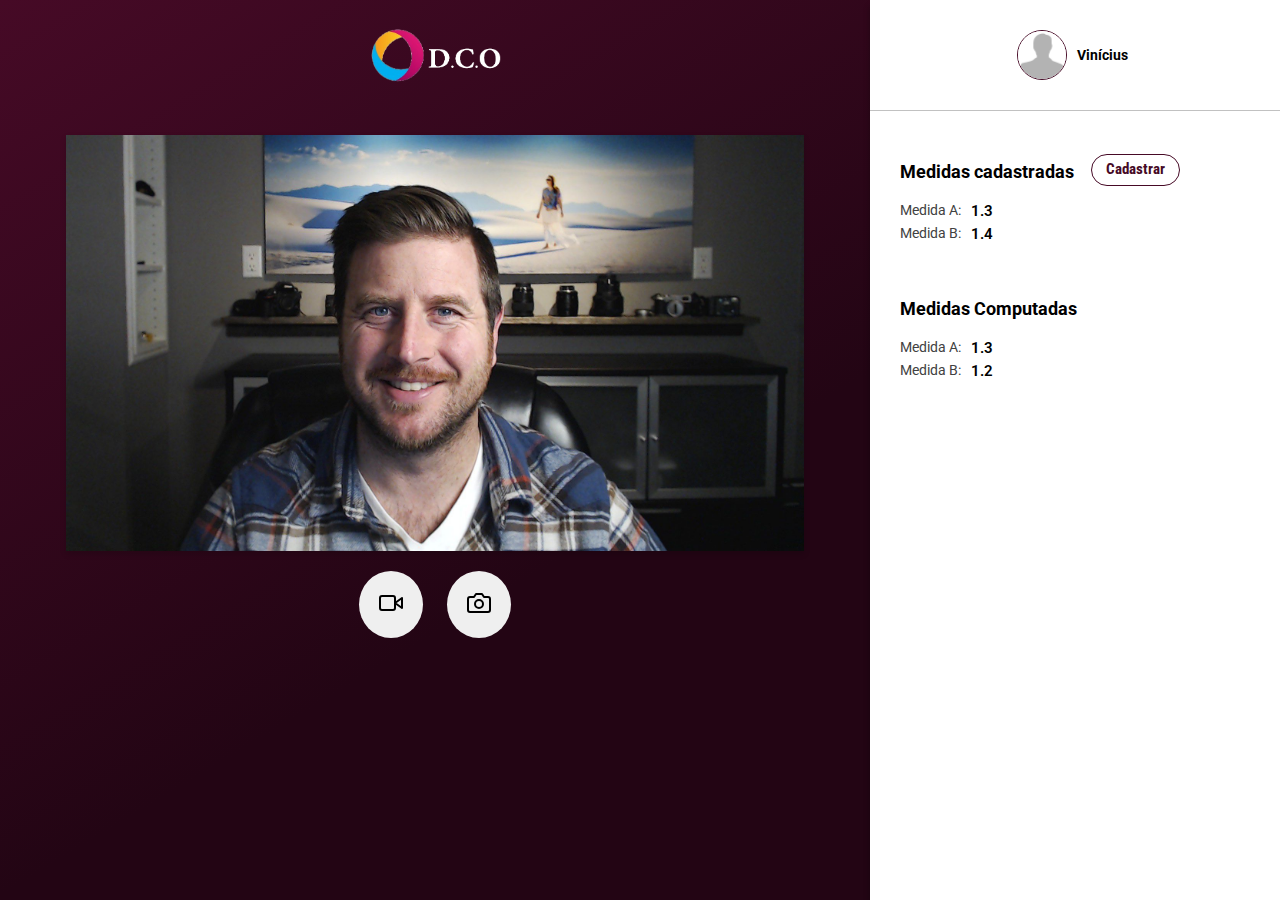
==== Front/dashboard.html @ 1508f27a "Dashboard" ====
<!DOCTYPE html>
<html lang="pt-br">
    <head>
        <meta charset="UTF-8" />
        <meta name="viewport" content="width=device-width, initial-scale=1.0" />
        <link rel="stylesheet" href="./style.css" />
        <link
            href="https://fonts.googleapis.com/css2?family=Roboto:wght@100;300;400;500;700;900&display=swap"
            rel="stylesheet"
        />
        <link
            rel="stylesheet"
            href="https://use.fontawesome.com/releases/v5.6.1/css/all.css"
            integrity="sha384-gfdkjb5BdAXd+lj+gudLWI+BXq4IuLW5IT+brZEZsLFm++aCMlF1V92rMkPaX4PP"
            crossorigin="anonymous"
        />
        <title>Smart Vision</title>
    </head>
    <body class="container-dash">
        <div class="dash-left">
            <img
                src="./assets/logolado-branco.png"
                alt="logo"
                class="dash-logo"
            />
            <img src="./assets/webcamimg.jpg" alt="webcam" class="dash-cam" />
            <div class="box-btns">
                <button><img src="./assets/video.svg" alt="video" /></button>
                <button><img src="./assets/camera.svg" alt="video" /></button>
            </div>
        </div>
        <div class="dash-right">
            <header class="header-dash">
                <img src="./assets/unknown.png" alt="User" />
                <p>Vinícius</p>
                <a href="#"><i class="fas fa-chevron-down"></i></a>
            </header>
            <div class="info-box-dash">
                <h1>Medidas cadastradas</h1>
                <div class="g-box-dash">
                    <p class="l-t-d">Medida A:</p>
                    <p class="r-t-d">1.3</p>
                </div>
                <div class="g-box-dash">
                    <p class="l-t-d">Medida B:</p>
                    <p class="r-t-d">1.4</p>
                </div>
                <a class="btn-secondary dash-btn" href="/form.html"
                    >Cadastrar</a
                >
            </div>
            <div class="info-box-dash">
                <h1>Medidas Computadas</h1>
                <div class="g-box-dash">
                    <p class="l-t-d">Medida A:</p>
                    <p class="r-t-d">1.3</p>
                </div>
                <div class="g-box-dash">
                    <p class="l-t-d">Medida B:</p>
                    <p class="r-t-d">1.2</p>
                </div>
            </div>
        </div>
    </body>
</html>
<script src="main.js"></script>
---- Front/style.css ----
@import url("https://fonts.googleapis.com/css2?family=Roboto+Condensed:wght@300;400;700&display=swap");

:root {
    --main-color: #460a26;
    --pink: #d1136d;
    --gray-border: #c1c1c1;
    --gray-text: #9a9a9a;
    --gray-dark-text: #414141;
}

* {
    margin: 0;
    padding: 0;
    outline: none;
    box-sizing: border-box;
    font-family: "Roboto", sans-serif;
}

.center {
    width: 94%;
    max-width: 1140px;
    margin: 0 auto;
}

/* ----- Login / Register ----- */

.container-login {
    display: flex;
    height: 100vh;
    position: relative;
}

.container-login div {
    flex: 1;
}

.right-container {
    display: flex;
    align-items: center;
    justify-content: center;
}

.left-container {
    display: flex;
    align-items: center;
    justify-content: center;
    flex-direction: column;

    color: #fff;
    background: rgb(70, 10, 38);
    background: linear-gradient(
        149deg,
        rgba(70, 10, 38, 1) 0%,
        rgba(35, 5, 20, 1) 63%
    );
}

.left h1 {
    font-size: 26px;
    text-transform: uppercase;
    margin-bottom: 10px;
}

.subtxt {
    max-width: 271px;
    font-size: 14px;
    font-weight: 200;
    line-height: 19px;
    text-align: center;
    margin-bottom: 25px;
}

form {
    width: 271px;
}

.box-input {
    display: flex;
    flex-direction: column;
}

.box-input label {
    font-size: 13px;
    font-weight: 200;
    color: var(--gray-text);
}

.box-input input {
    height: 40px;
    background: transparent;
    border: none;
    border-bottom: 1px solid #fff;
    color: #fff;
    font-size: 14px;
    margin-bottom: 20px;
}

.box-input input:active {
    background: transparent;
}

.btn-main {
    padding: 9px 46px 10px;
    background: #fff;
    color: var(--main-color);
    font-size: 14px;
    border: none;
    border-radius: 25px;
    display: block;
    margin: 0 auto;
    margin-top: 25px;
    transition: all 0.2s;
    cursor: pointer;
    font-weight: 600;
}

.btn-main:hover {
    transform: scale(1.03);
    box-shadow: 0 4px 6px rgba(0, 0, 0, 0.3);
}

.txt-esqueceu {
    font-size: 13px;
    font-weight: 200;
    color: var(--gray-text);
    margin-top: 10px;
    text-align: center;
}

.txt-esqueceu a {
    color: #fff;
    text-decoration: none;
}

.txt-registro {
    position: absolute;
    bottom: 29px;

    font-size: 13px;
    font-weight: 200;
    color: var(--gray-text);
    margin-top: 10px;
    text-align: center;
}

.txt-registro a {
    color: #fff;
    text-decoration: none;
}

.txt-registro i {
    margin-right: 5px;
}

/* ----- Dashboard ----- */

.container-dash {
    display: flex;
    height: 100vh;
}

.dash-left {
    flex: 2;
    color: #fff;
    background: rgb(70, 10, 38);
    background: linear-gradient(
        149deg,
        rgba(70, 10, 38, 1) 0%,
        rgba(35, 5, 20, 1) 63%
    );
    padding: 25px;

    display: flex;
    align-items: center;
    flex-direction: column;
}

.dash-right {
    flex: 1;
}
.dash-logo {
    width: 135px;
    margin: 0px 0 50px;
}

.dash-cam {
    width: 738px;
    box-shadow: 0 3px 6px rgba(0, 0, 0, 0.16);
}

.box-btns button {
    padding: 20px 20px;
    border-radius: 50%;
    border: none;
    margin: 0 10px;
    margin-top: 20px;
    cursor: pointer;
}

.dash-right {
    box-shadow: 0 6px 6px rgba(0, 0, 0, 0.3);
}

.header-dash {
    width: 100%;
    padding: 30px 0;
    border-bottom: 1px solid var(--gray-border);

    display: flex;
    align-items: center;
    justify-content: center;
}

.header-dash img {
    width: 50px;
    border-radius: 50%;
    border: 1px solid var(--main-color);
    margin-right: 10px;
}

.header-dash p {
    font-size: 14px;
    font-weight: bold;
    margin-right: 5px;
}

.header-dash a {
    color: #000;
}

.info-box-dash {
    padding: 50px 30px 0;
    position: relative;
}

.info-box-dash h1 {
    font-size: 18px;
    font-weight: bold;
    margin-bottom: 20px;
}

.g-box-dash {
    display: flex;
    margin-bottom: 5px;
}

.l-t-d {
    font-size: 14px;
    color: var(--gray-dark-text);
}

.r-t-d {
    color: #000;
    font-size: 15px;
    font-weight: 600;
    margin-left: 10px;
}

.btn-secondary {
    color: var(--main-color);
    padding: 5px 14px 7px;
    font-size: 15px;
    font-family: "Roboto Condensed", sans-serif;
    text-decoration: none;
    font-weight: bold;
    border: 1px solid var(--main-color);
    border-radius: 25px;
    transition: all 0.3s;
}

.btn-secondary:hover {
    transform: scale(1.05);
    box-shadow: 0 4px 6px rgba(0, 0, 0, 0.3);
}

.dash-btn {
    position: absolute;
    top: 43px;
    right: 100px;
}
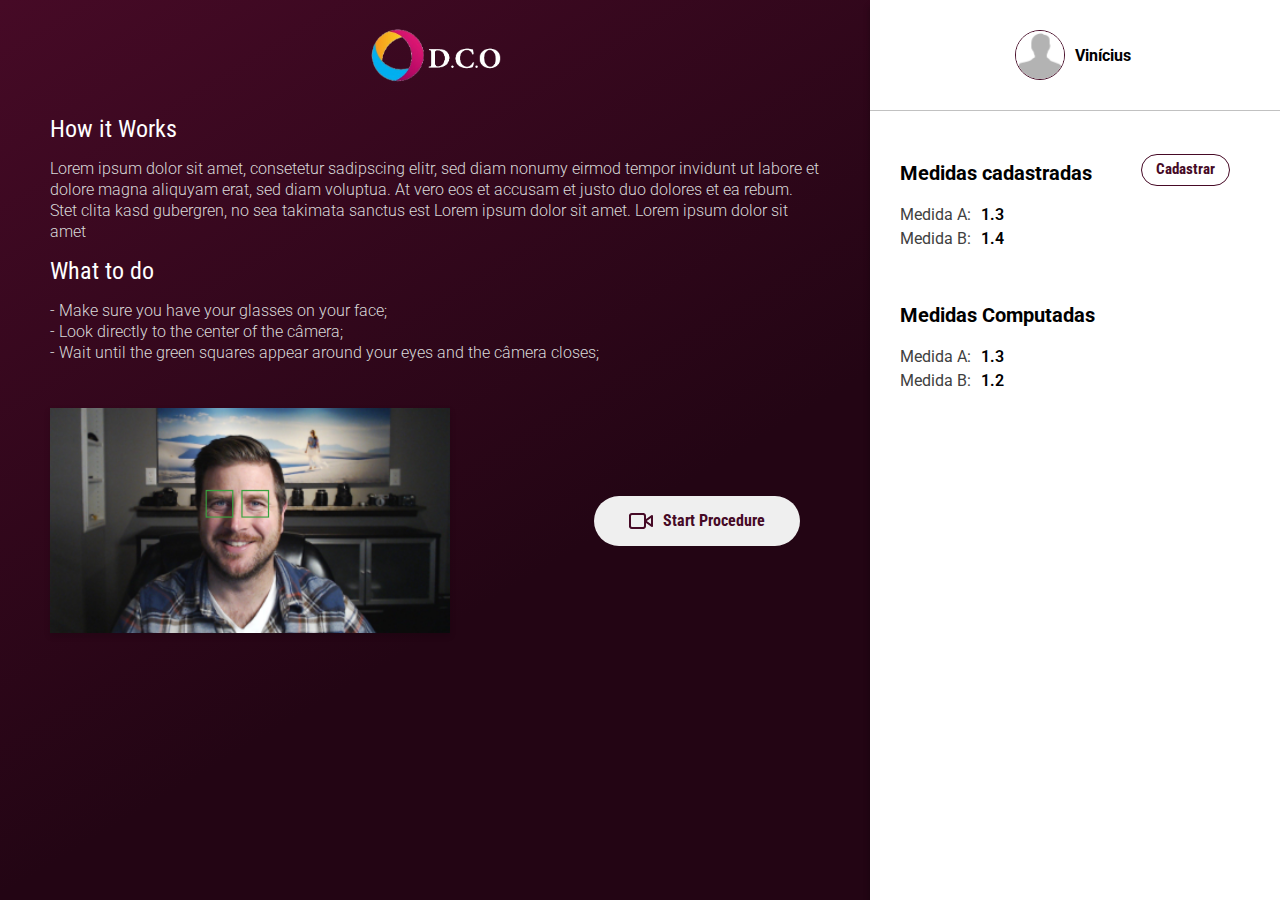
==== commit b37b3c0c: "Alterações Front Com Acessibilidade" ====
--- a/Front/dashboard.html
+++ b/Front/dashboard.html
@@ -14,26 +14,70 @@
             integrity="sha384-gfdkjb5BdAXd+lj+gudLWI+BXq4IuLW5IT+brZEZsLFm++aCMlF1V92rMkPaX4PP"
             crossorigin="anonymous"
         />
+        <link
+            rel="shortcut icon"
+            href="./assets/FavIcon.png"
+            type="image/x-icon"
+        />
         <title>Smart Vision</title>
     </head>
     <body class="container-dash">
         <div class="dash-left">
-            <img
-                src="./assets/logolado-branco.png"
-                alt="logo"
-                class="dash-logo"
-            />
-            <img src="./assets/webcamimg.jpg" alt="webcam" class="dash-cam" />
-            <div class="box-btns">
-                <button><img src="./assets/video.svg" alt="video" /></button>
-                <button><img src="./assets/camera.svg" alt="video" /></button>
+            <div class="left-dash">
+                <img
+                    src="./assets/logolado-branco.png"
+                    alt="logo"
+                    class="dash-logo"
+                />
+                <h2>How it Works</h2>
+                <p>
+                    Lorem ipsum dolor sit amet, consetetur sadipscing elitr, sed
+                    diam nonumy eirmod tempor invidunt ut labore et dolore magna
+                    aliquyam erat, sed diam voluptua. At vero eos et accusam et
+                    justo duo dolores et ea rebum. Stet clita kasd gubergren, no
+                    sea takimata sanctus est Lorem ipsum dolor sit amet. Lorem
+                    ipsum dolor sit amet
+                </p>
+                <h2>What to do</h2>
+                <p>
+                    - Make sure you have your glasses on your face;<br />
+                    - Look directly to the center of the câmera;<br />
+                    - Wait until the green squares appear around your eyes and
+                    the câmera closes;
+                </p>
+
+                <div class="procedure-box">
+                    <img
+                        src="./assets/examplewithai.png"
+                        alt="webcam"
+                        class="dash-cam"
+                    />
+                    <button class="btn-procedure">
+                        <img
+                            src="./assets/video.png"
+                            alt="video"
+                            id="btn-procedure"
+                        />
+                        Start Procedure
+                    </button>
+                </div>
             </div>
         </div>
+
+        <!-- -------- Right Side -------- -->
         <div class="dash-right">
             <header class="header-dash">
                 <img src="./assets/unknown.png" alt="User" />
                 <p>Vinícius</p>
-                <a href="#"><i class="fas fa-chevron-down"></i></a>
+                <div class="box-sub">
+                    <a href="#" id="drop-sub"
+                        ><i class="fas fa-chevron-down"></i
+                    ></a>
+                    <ul class="sub">
+                        <li><a href="#">Conta</a></li>
+                        <li><a href="./index.html" id="btnsair">Sair</a></li>
+                    </ul>
+                </div>
             </header>
             <div class="info-box-dash">
                 <h1>Medidas cadastradas</h1>
@@ -63,4 +107,5 @@
         </div>
     </body>
 </html>
+<script src="https://ajax.googleapis.com/ajax/libs/jquery/1.12.4/jquery.min.js"></script>
 <script src="main.js"></script>
--- a/Front/style.css
+++ b/Front/style.css
@@ -4,8 +4,11 @@
     --main-color: #460a26;
     --pink: #d1136d;
     --gray-border: #c1c1c1;
-    --gray-text: #9a9a9a;
+    /* --gray-text: #9a9a9a; */
+    --gray-text: #bfbebe;
+    --gray-text-2: #d9d9d9;
     --gray-dark-text: #414141;
+    --main-color-dark: #230514;
 }
 
 * {
@@ -56,21 +59,21 @@
 }
 
 .left h1 {
-    font-size: 26px;
+    font-size: 28px;
     text-transform: uppercase;
     margin-bottom: 10px;
 }
 
 .subtxt {
     max-width: 271px;
-    font-size: 14px;
-    font-weight: 200;
+    font-size: 16px;
+    font-weight: 300;
     line-height: 19px;
     text-align: center;
     margin-bottom: 25px;
 }
 
-form {
+.form-login {
     width: 271px;
 }
 
@@ -80,8 +83,8 @@
 }
 
 .box-input label {
-    font-size: 13px;
-    font-weight: 200;
+    font-size: 14px;
+    font-weight: 300;
     color: var(--gray-text);
 }
 
@@ -93,17 +96,14 @@
     color: #fff;
     font-size: 14px;
     margin-bottom: 20px;
-}
-
-.box-input input:active {
-    background: transparent;
+    padding: 0 10px;
 }
 
 .btn-main {
     padding: 9px 46px 10px;
     background: #fff;
     color: var(--main-color);
-    font-size: 14px;
+    font-size: 16px;
     border: none;
     border-radius: 25px;
     display: block;
@@ -120,8 +120,8 @@
 }
 
 .txt-esqueceu {
-    font-size: 13px;
-    font-weight: 200;
+    font-size: 14px;
+    font-weight: 300;
     color: var(--gray-text);
     margin-top: 10px;
     text-align: center;
@@ -136,8 +136,8 @@
     position: absolute;
     bottom: 29px;
 
-    font-size: 13px;
-    font-weight: 200;
+    font-size: 14px;
+    font-weight: 300;
     color: var(--gray-text);
     margin-top: 10px;
     text-align: center;
@@ -169,10 +169,62 @@
         rgba(35, 5, 20, 1) 63%
     );
     padding: 25px;
-
-    display: flex;
-    align-items: center;
+}
+.left-dash {
+    max-width: 1150px;
+    margin-left: auto;
+    padding: 0px 25px;
+
+    display: flex;
+    /* align-items: center; */
     flex-direction: column;
+}
+
+.left-dash h2 {
+    font-family: "Roboto Condensed", sans-serif;
+    font-size: 24;
+    margin-bottom: 15px;
+    font-weight: 400;
+}
+.left-dash p {
+    font-size: 16px;
+    color: var(--gray-text-2);
+    line-height: 21px;
+    font-weight: 300;
+    margin-bottom: 15px;
+}
+
+.procedure-box {
+    display: flex;
+    align-items: center;
+    justify-content: space-between;
+    margin-top: 30px;
+}
+
+.left-dash img {
+    max-width: 400px;
+    box-shadow: rgba(0, 0, 0, 0.3);
+}
+
+.btn-procedure {
+    margin-right: 20px;
+    padding: 0px 35px;
+    height: 50px;
+    border-radius: 50px;
+    border: none;
+    font-size: 16px;
+    font-family: "Roboto Condensed", sans-serif;
+    color: var(--main-color);
+    font-weight: bold;
+    cursor: pointer;
+
+    display: flex;
+    align-items: center;
+}
+
+.btn-procedure img {
+    margin-right: 10px;
+    fill: var(--main-color);
 }
 
 .dash-right {
@@ -180,7 +232,8 @@
 }
 .dash-logo {
     width: 135px;
-    margin: 0px 0 50px;
+    margin: 0px auto;
+    margin-bottom: 30px;
 }
 
 .dash-cam {
@@ -219,13 +272,41 @@
 }
 
 .header-dash p {
-    font-size: 14px;
+    font-size: 16px;
     font-weight: bold;
     margin-right: 5px;
 }
 
 .header-dash a {
     color: #000;
+}
+
+.box-sub {
+    position: relative;
+}
+
+.sub {
+    display: none;
+    position: absolute;
+    top: 20px;
+    left: -30px;
+    list-style: none;
+    box-shadow: 0 2px 4px rgba(0, 0, 0, 0.3);
+    border: 1px solid var(--gray-border);
+}
+
+.sub li {
+    padding: 5px 20px;
+    border-bottom: 1px solid #ccc;
+    transition: all 0.2s;
+    background: #fff;
+}
+.sub li:hover {
+    background: #ddd;
+}
+
+.sub li a {
+    text-decoration: none;
 }
 
 .info-box-dash {
@@ -234,7 +315,7 @@
 }
 
 .info-box-dash h1 {
-    font-size: 18px;
+    font-size: 20px;
     font-weight: bold;
     margin-bottom: 20px;
 }
@@ -245,13 +326,13 @@
 }
 
 .l-t-d {
-    font-size: 14px;
+    font-size: 16px;
     color: var(--gray-dark-text);
 }
 
 .r-t-d {
     color: #000;
-    font-size: 15px;
+    font-size: 16px;
     font-weight: 600;
     margin-left: 10px;
 }
@@ -276,5 +357,85 @@
 .dash-btn {
     position: absolute;
     top: 43px;
-    right: 100px;
-}
+    right: 50px;
+}
+
+@media (min-width: 1800px) {
+    .dash-btn {
+        right: 150px;
+    }
+}
+
+/* ----- Form ----- */
+
+.container-form {
+    color: #fff;
+    background: rgb(70, 10, 38);
+    background: linear-gradient(
+        149deg,
+        rgba(70, 10, 38, 1) 0%,
+        rgba(35, 5, 20, 1) 63%
+    );
+    height: 100vh;
+    padding: 50px 0;
+
+    display: flex;
+    align-items: center;
+    /* justify-content: center; */
+    flex-direction: column;
+}
+
+.container-form img {
+    width: 145px;
+    margin-bottom: 30px;
+}
+
+.container-form h1 {
+    font-size: 28px;
+    text-transform: uppercase;
+    margin-bottom: 10px;
+}
+
+.form-txt {
+    max-width: 271px;
+    font-size: 16px;
+    font-weight: 300;
+    text-align: center;
+    margin-bottom: 35px;
+}
+
+.form {
+    /* max-width: 560px; */
+    /* display: flex;
+    flex-direction: column; */
+}
+
+.group-form {
+    display: flex;
+}
+
+.b-form {
+    display: flex;
+    flex-direction: column;
+    position: relative;
+    margin: 0 10px 20px;
+}
+
+.b-form label {
+    margin-left: 25px;
+    margin-bottom: 5px;
+    color: #fff;
+    font-size: 14px;
+    font-weight: 300;
+    display: block;
+}
+
+.b-form input {
+    height: 40px;
+    background: transparent;
+    border: 1px solid #fff;
+    border-radius: 25px;
+    padding: 5px 15px;
+    color: #fff;
+    width: 250px;
+}
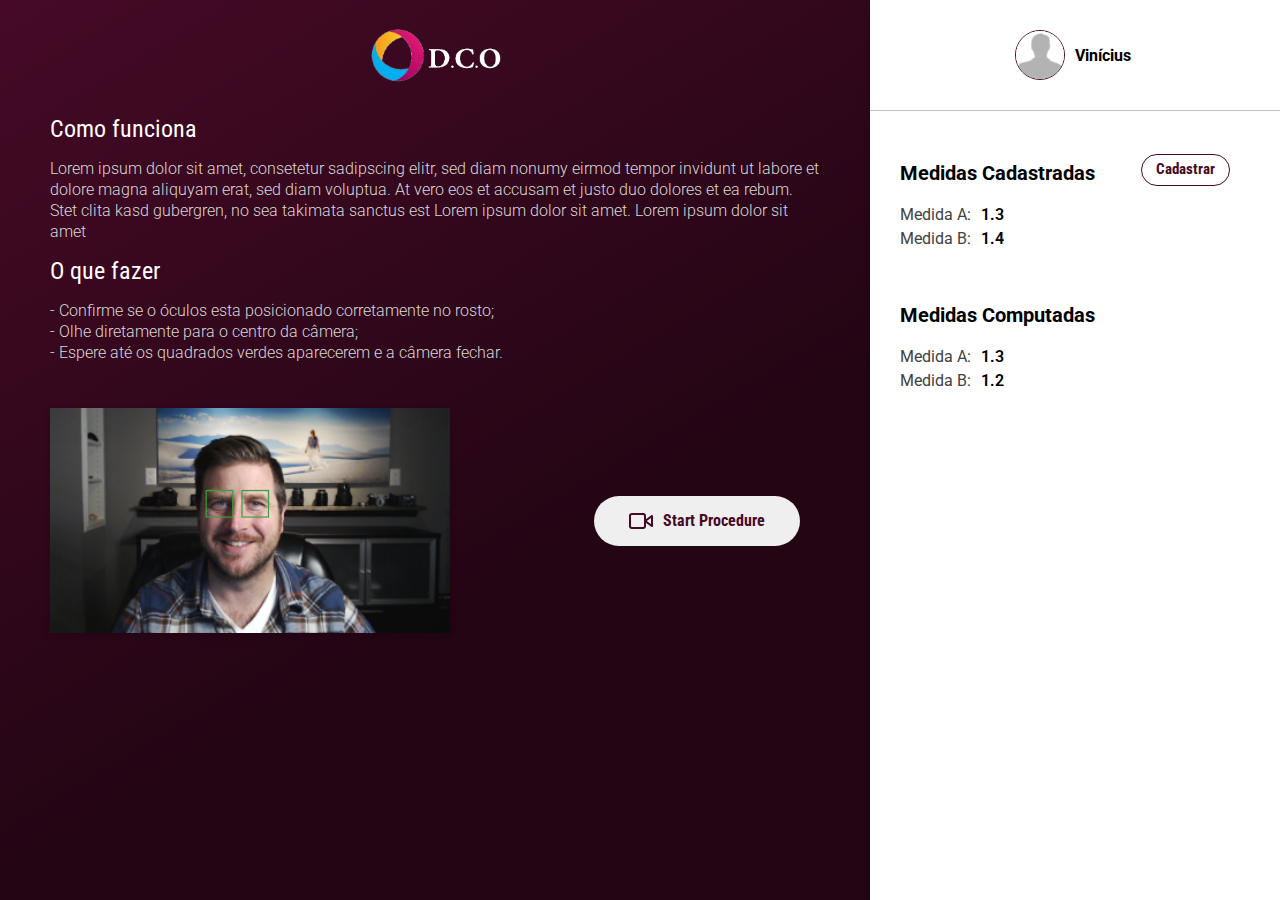
==== commit 9ba75aa9: "Tradução" ====
--- a/Front/dashboard.html
+++ b/Front/dashboard.html
@@ -29,7 +29,7 @@
                     alt="logo"
                     class="dash-logo"
                 />
-                <h2>How it Works</h2>
+                <h2>Como funciona</h2>
                 <p>
                     Lorem ipsum dolor sit amet, consetetur sadipscing elitr, sed
                     diam nonumy eirmod tempor invidunt ut labore et dolore magna
@@ -38,12 +38,13 @@
                     sea takimata sanctus est Lorem ipsum dolor sit amet. Lorem
                     ipsum dolor sit amet
                 </p>
-                <h2>What to do</h2>
+                <h2>O que fazer</h2>
                 <p>
-                    - Make sure you have your glasses on your face;<br />
-                    - Look directly to the center of the câmera;<br />
-                    - Wait until the green squares appear around your eyes and
-                    the câmera closes;
+                    - Confirme se o óculos esta posicionado corretamente no
+                    rosto;<br />
+                    - Olhe diretamente para o centro da câmera;<br />
+                    - Espere até os quadrados verdes aparecerem e a câmera
+                    fechar.
                 </p>
 
                 <div class="procedure-box">
@@ -80,7 +81,7 @@
                 </div>
             </header>
             <div class="info-box-dash">
-                <h1>Medidas cadastradas</h1>
+                <h1>Medidas Cadastradas</h1>
                 <div class="g-box-dash">
                     <p class="l-t-d">Medida A:</p>
                     <p class="r-t-d">1.3</p>
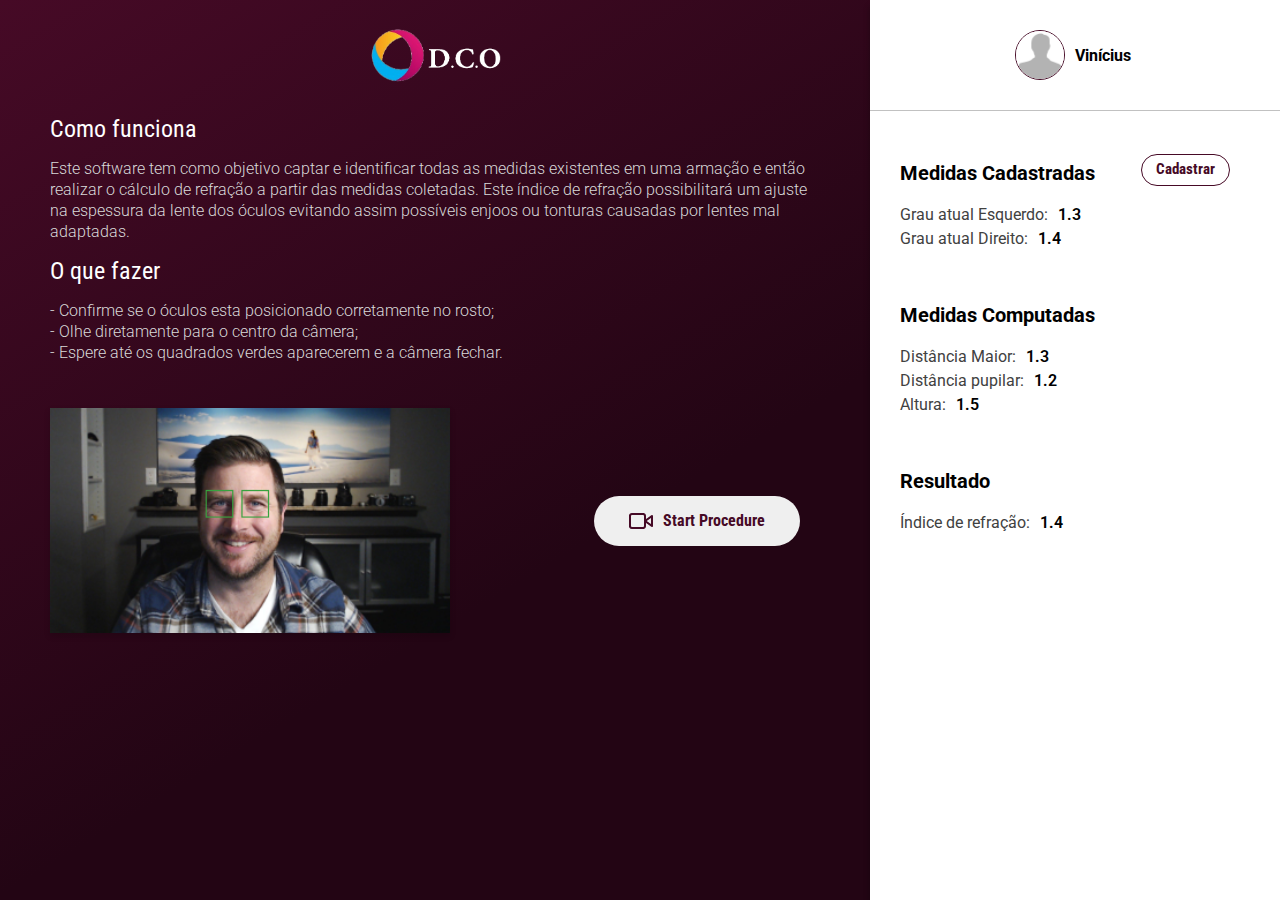
==== commit f804f2c5: "Ajustes" ====
--- a/Front/dashboard.html
+++ b/Front/dashboard.html
@@ -31,12 +31,12 @@
                 />
                 <h2>Como funciona</h2>
                 <p>
-                    Lorem ipsum dolor sit amet, consetetur sadipscing elitr, sed
-                    diam nonumy eirmod tempor invidunt ut labore et dolore magna
-                    aliquyam erat, sed diam voluptua. At vero eos et accusam et
-                    justo duo dolores et ea rebum. Stet clita kasd gubergren, no
-                    sea takimata sanctus est Lorem ipsum dolor sit amet. Lorem
-                    ipsum dolor sit amet
+                    Este software tem como objetivo captar e identificar todas
+                    as medidas existentes em uma armação e então realizar o
+                    cálculo de refração a partir das medidas coletadas. Este
+                    índice de refração possibilitará um ajuste na espessura da
+                    lente dos óculos evitando assim possíveis enjoos ou tonturas
+                    causadas por lentes mal adaptadas.
                 </p>
                 <h2>O que fazer</h2>
                 <p>
@@ -83,11 +83,11 @@
             <div class="info-box-dash">
                 <h1>Medidas Cadastradas</h1>
                 <div class="g-box-dash">
-                    <p class="l-t-d">Medida A:</p>
+                    <p class="l-t-d">Grau atual Esquerdo:</p>
                     <p class="r-t-d">1.3</p>
                 </div>
                 <div class="g-box-dash">
-                    <p class="l-t-d">Medida B:</p>
+                    <p class="l-t-d">Grau atual Direito:</p>
                     <p class="r-t-d">1.4</p>
                 </div>
                 <a class="btn-secondary dash-btn" href="/form.html"
@@ -97,12 +97,24 @@
             <div class="info-box-dash">
                 <h1>Medidas Computadas</h1>
                 <div class="g-box-dash">
-                    <p class="l-t-d">Medida A:</p>
+                    <p class="l-t-d">Distância Maior:</p>
                     <p class="r-t-d">1.3</p>
                 </div>
                 <div class="g-box-dash">
-                    <p class="l-t-d">Medida B:</p>
+                    <p class="l-t-d">Distância pupilar:</p>
                     <p class="r-t-d">1.2</p>
+                </div>
+                <div class="g-box-dash">
+                    <p class="l-t-d">Altura:</p>
+                    <p class="r-t-d">1.5</p>
+                </div>
+            </div>
+
+            <div class="info-box-dash">
+                <h1>Resultado</h1>
+                <div class="g-box-dash">
+                    <p class="l-t-d">Índice de refração:</p>
+                    <p class="r-t-d">1.4</p>
                 </div>
             </div>
         </div>
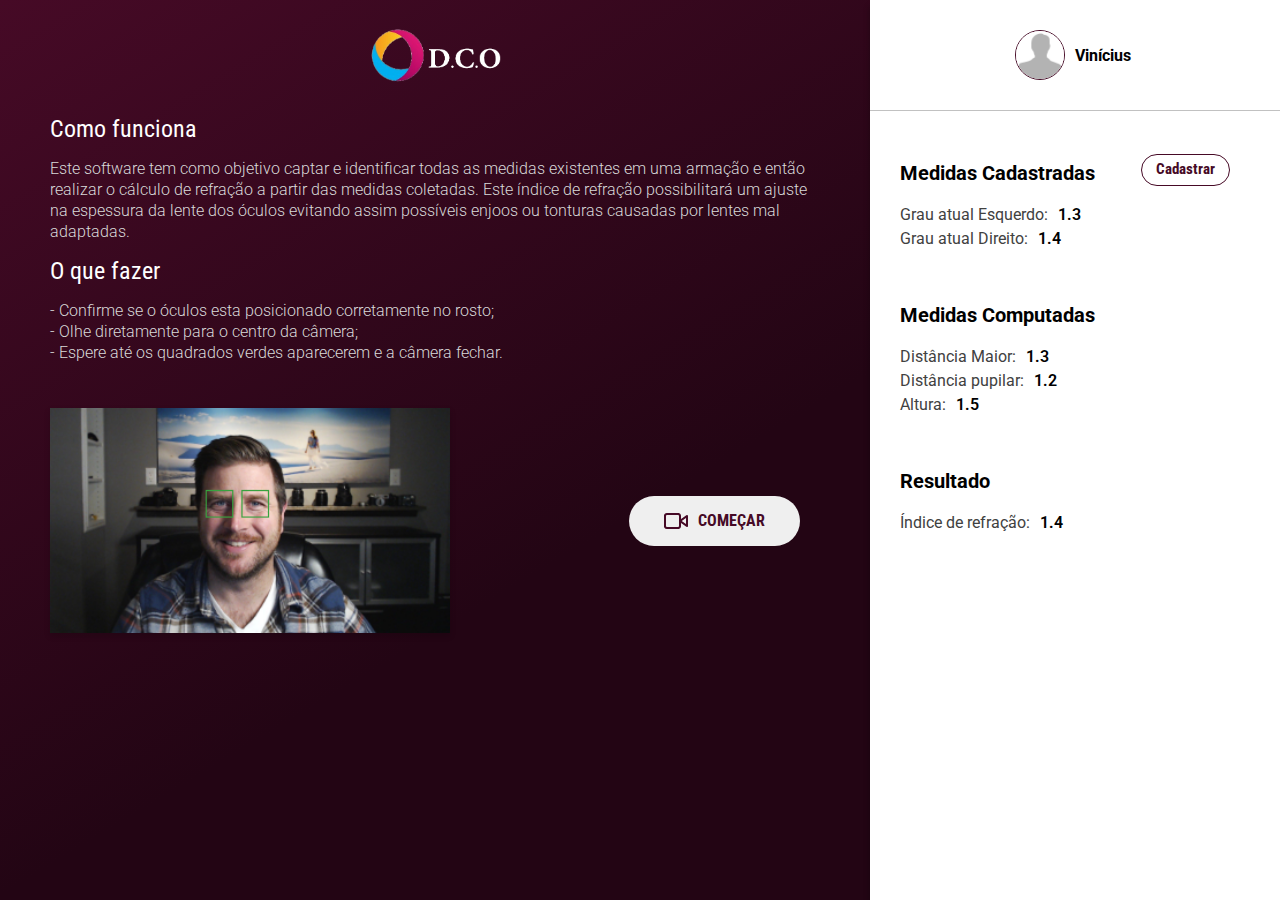
==== commit 2136a0d8: "Alterações" ====
--- a/Front/dashboard.html
+++ b/Front/dashboard.html
@@ -53,13 +53,9 @@
                         alt="webcam"
                         class="dash-cam"
                     />
-                    <button class="btn-procedure">
-                        <img
-                            src="./assets/video.png"
-                            alt="video"
-                            id="btn-procedure"
-                        />
-                        Start Procedure
+                    <button class="btn-procedure" id="btn-procedure">
+                        <img src="./assets/video.png" alt="video" />
+                        COMEÇAR
                     </button>
                 </div>
             </div>
